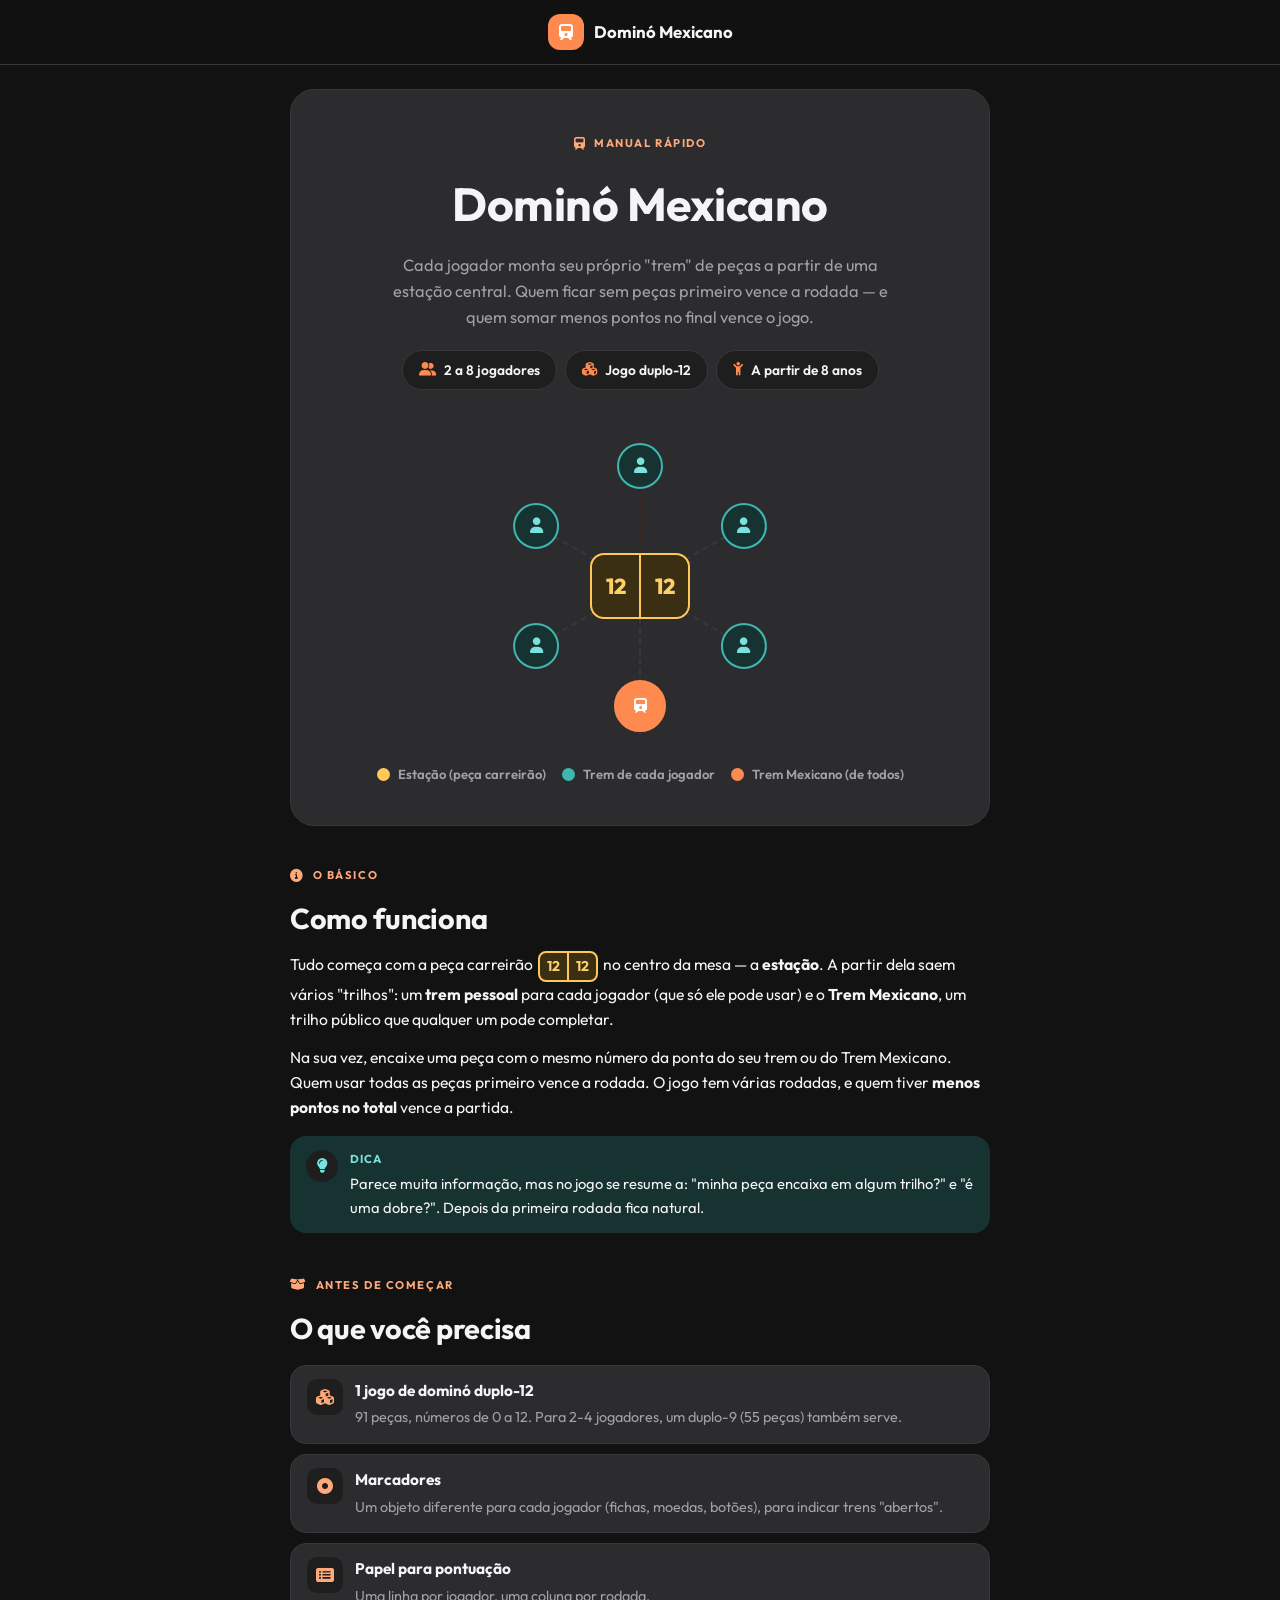
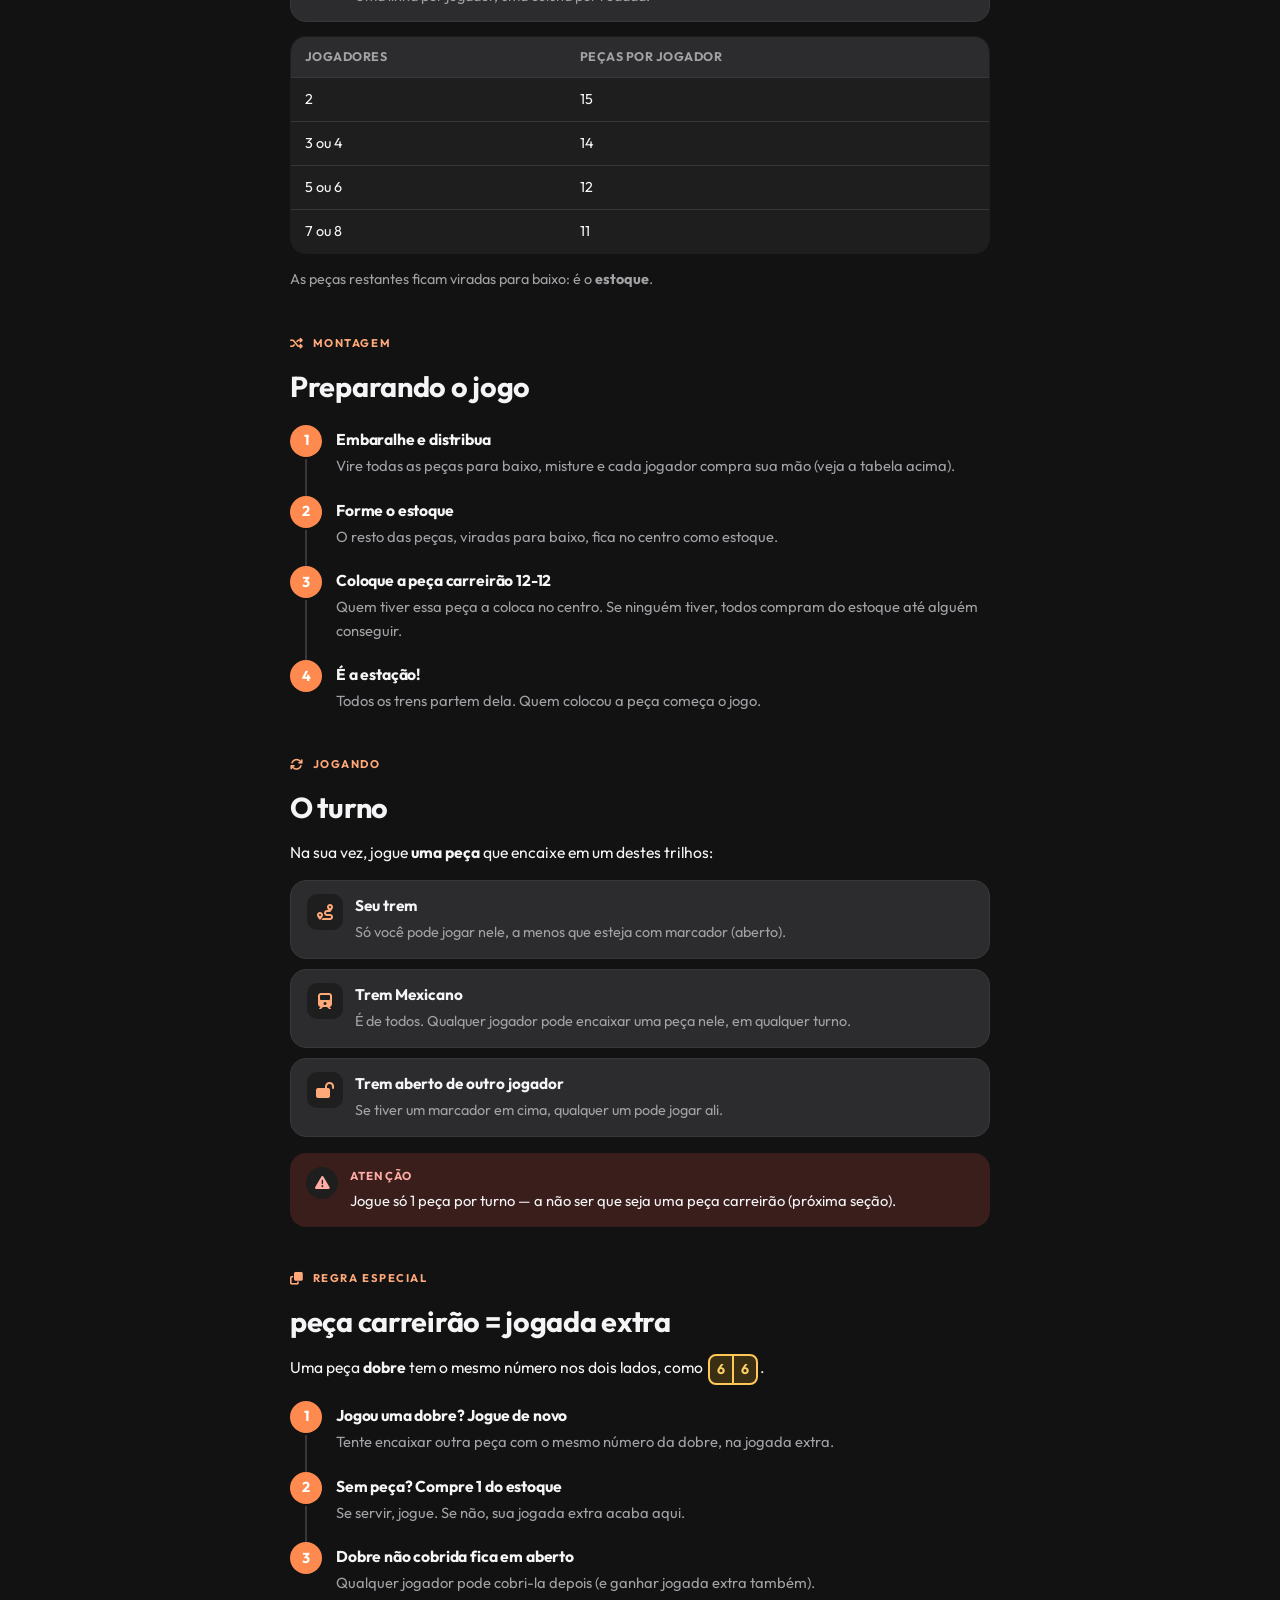
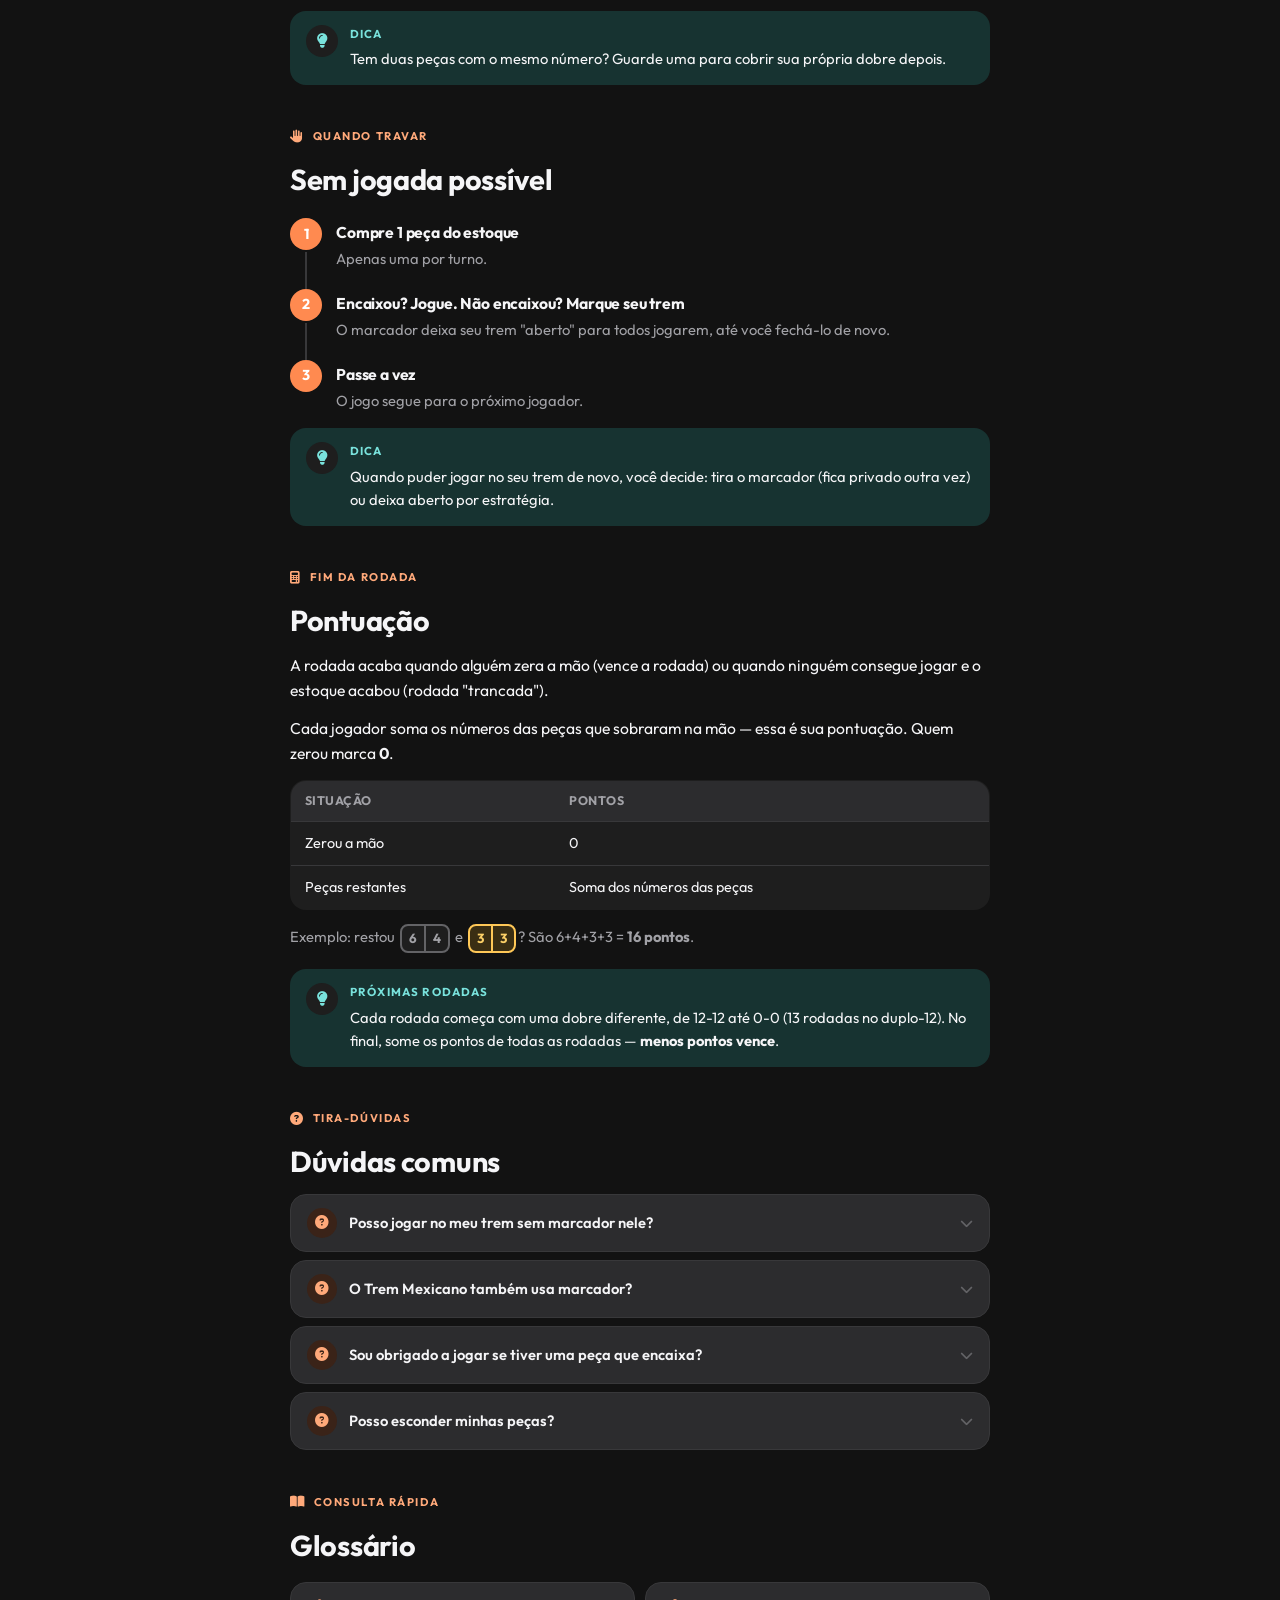
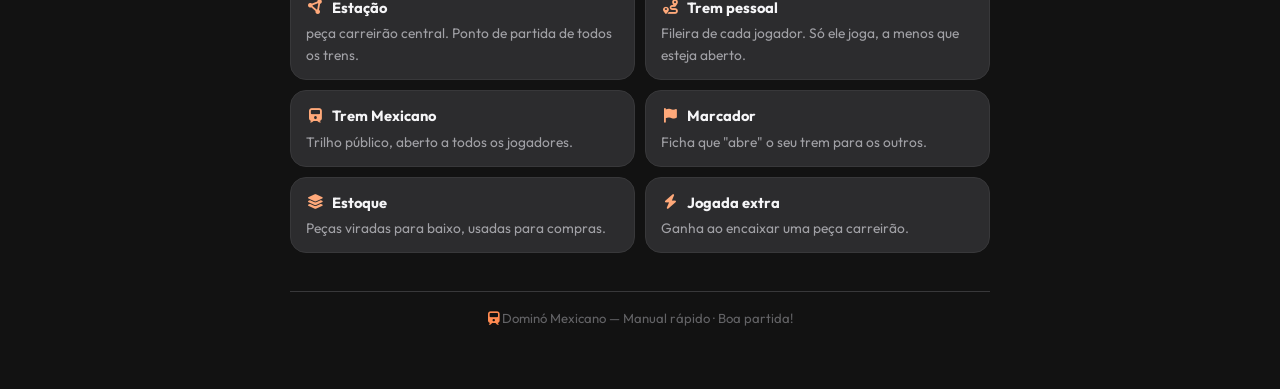
==== index.html @ 7e7738eb "Initial commit" ====
<!DOCTYPE html>
<html lang="pt-BR">
<head>
<meta charset="UTF-8">
<meta name="viewport" content="width=device-width, initial-scale=1.0">
<title>Dominó Mexicano — Manual Rápido</title>
<link rel="preconnect" href="https://fonts.googleapis.com">
<link href="https://fonts.googleapis.com/css2?family=Outfit:wght@300;400;500;600;700;800&display=swap" rel="stylesheet">
<link rel="stylesheet" href="https://cdnjs.cloudflare.com/ajax/libs/font-awesome/6.5.1/css/all.min.css">
<style>

  :root{
    /* Dark Mode Palette */
    --bg: #121212;
    --surface: #1E1E1E;
    --surface-2: #2C2C2E;
    --ink: #F5F5F7;
    --ink-soft: #A1A1A6;
    --ink-faint: #636366;
    --line: #38383A;

    --orange: #FF8A50;
    --orange-soft: #3A2318;
    --orange-ink: #FFA97A;

    --teal: #3FB6B0;
    --teal-soft: #173331;
    --teal-ink: #79E2DC;

    --gold: #FFC857;
    --gold-soft: #3A2E13;
    --gold-ink: #FCD067;

    --red: #FF8E86;
    --red-soft: #3A1E1C;
    --red-ink: #FFACA6;

    --radius-lg: 24px;
    --radius-md: 16px;
    --radius-sm: 10px;
  }

  *{ box-sizing: border-box; }
  html{ scroll-behavior: smooth; }

  body{
    margin:0;
    font-family: 'Outfit', system-ui, -apple-system, sans-serif;
    background: var(--bg);
    color: var(--ink);
    -webkit-font-smoothing: antialiased;
    line-height: 1.6;
  }

  img,svg{ max-width:100%; display:block; }

  h1,h2,h3,h4{
    font-family:'Outfit', sans-serif;
    font-weight:700;
    letter-spacing:-0.01em;
    margin:0;
  }

  p{ margin:0 0 0.8em 0; }
  p:last-child{ margin-bottom:0; }

  a{ color: var(--orange-ink); text-decoration:none; }

  /* ============ TOPBAR ============ */
  .topbar{
    position: sticky;
    top:0;
    z-index: 50;
    display:flex;
    align-items:center;
    justify-content:center;
    gap:12px;
    padding: 14px 20px;
    background: rgba(18, 18, 18, 0.85);
    backdrop-filter: blur(14px);
    border-bottom: 1px solid var(--line);
  }
  .topbar .brand{
    display:flex;
    align-items:center;
    gap:10px;
    font-weight:700;
    font-size:1.05rem;
  }
  .topbar .brand .badge-icon{
    width:36px; height:36px;
    border-radius: 12px;
    background: var(--orange);
    color:#fff;
    display:flex; align-items:center; justify-content:center;
    font-size:1rem;
  }

  /* ============ LAYOUT ============ */
  .layout{
    max-width: 800px;
    margin: 0 auto;
    padding: 24px 20px 60px;
  }

  /* ============ MAIN ============ */
  main{ flex:1; min-width:0; max-width: 700px; margin: 0 auto; }

  section{
    scroll-margin-top: 86px;
    margin-bottom: 38px;
  }

  .eyebrow{
    display:inline-flex;
    align-items:center;
    gap:8px;
    font-size:0.7rem;
    font-weight:700;
    letter-spacing:0.14em;
    text-transform:uppercase;
    color: var(--orange-ink);
    margin-bottom:10px;
  }
  .eyebrow i{ font-size:0.8rem; }

  section h2{
    font-size: clamp(1.35rem, 1.1rem + 1vw, 1.8rem);
    margin-bottom: 10px;
  }
  section h3{
    font-size:1.05rem;
    margin: 18px 0 8px;
  }
  section > p{ color: var(--ink); font-size: 0.98rem; }
  .lede{ color: var(--ink-soft); font-size:1.02rem; }

  /* ============ HERO ============ */
  .hero{
    background: var(--surface-2);
    border: 1px solid var(--line);
    border-radius: var(--radius-lg);
    padding: clamp(22px, 5vw, 40px);
    margin-bottom: 36px;
    text-align:center;
    overflow:hidden;
  }
  .hero h1{
    font-size: clamp(1.9rem, 1.5rem + 2vw, 2.9rem);
    margin: 4px 0 10px;
  }
  .hero .lede{ max-width: 500px; margin: 0 auto 20px; }

  .quickfacts{
    display:flex;
    flex-wrap:wrap;
    justify-content:center;
    gap:8px;
    margin-bottom: 30px;
  }
  .quickfacts .fact{
    display:flex;
    align-items:center;
    gap:8px;
    background: var(--surface);
    border:1px solid var(--line);
    border-radius: 999px;
    padding: 8px 16px;
    font-size:0.86rem;
    font-weight:600;
  }
  .quickfacts .fact i{ color: var(--orange); }

  /* ---- hub diagram (signature visual) ---- */
  .hub-wrap{ display:flex; flex-direction:column; align-items:center; gap: 16px; }
  .hub-diagram{
    position: relative;
    width: min(320px, 75vw);
    height: min(320px, 75vw);
    margin: 6px auto 2px;
  }
  .hub-track{
    position:absolute;
    top:50%; left:50%;
    width:2px;
    transform-origin: top center;
    border-left: 2px dashed var(--line);
    z-index:1;
  }
  .hub-track.is-mex{ border-left-color: var(--orange-soft); }

  .hub-center{
    position:absolute;
    top:50%; left:50%;
    transform: translate(-50%,-50%);
    width: 100px; height: 66px;
    background: var(--gold-soft);
    border: 2px solid var(--gold);
    border-radius: 14px;
    display:flex;
    z-index:3;
    overflow:hidden;
  }
  .hub-center .half{
    flex:1;
    display:flex;
    align-items:center;
    justify-content:center;
    font-weight:800;
    font-size:1.35rem;
    color: var(--gold-ink);
  }
  .hub-center .half:first-child{ border-right: 2px solid var(--gold); }

  .hub-station{
    position:absolute;
    top:50%; left:50%;
    width:46px; height:46px;
    transform: translate(-50%,-50%);
    border-radius:50%;
    display:flex; align-items:center; justify-content:center;
    font-weight:700;
    font-size:0.95rem;
    z-index:2;
  }
  .hub-station.player{
    background: var(--teal-soft);
    color: var(--teal-ink);
    border: 2px solid var(--teal);
  }
  .hub-station.mex{
    background: var(--orange);
    color:#fff;
    border: 2px solid var(--orange);
    width:52px; height:52px;
  }

  .hub-legend{
    display:flex;
    flex-wrap:wrap;
    gap: 16px;
    justify-content:center;
    font-size:0.82rem;
    color: var(--ink-soft);
  }
  .hub-legend span{ display:flex; align-items:center; gap:8px; font-weight:600; }
  .hub-legend .dot{ width:13px; height:13px; border-radius:50%; display:inline-block; }
  .hub-legend .dot.gold{ background: var(--gold); }
  .hub-legend .dot.teal{ background: var(--teal); }
  .hub-legend .dot.orange{ background: var(--orange); }

  /* ============ ITEM LIST ============ */
  .item-list{ list-style:none; margin:14px 0 0; padding:0; display:flex; flex-direction:column; gap:10px; }
  .item-list li{
    display:flex;
    gap:12px;
    align-items:flex-start;
    background: var(--surface-2);
    border:1px solid var(--line);
    border-radius: var(--radius-md);
    padding: 13px 16px;
  }
  .item-list .ico{
    flex-shrink:0;
    width:36px; height:36px;
    border-radius:10px;
    background: var(--surface);
    color: var(--orange-ink);
    display:flex; align-items:center; justify-content:center;
    font-size:1rem;
  }
  .item-list strong{ display:block; margin-bottom:1px; font-size:0.96rem; }
  .item-list span.desc{ color: var(--ink-soft); font-size:0.9rem; }

  /* ============ STEPS (numbered sequence) ============ */
  .steps{ list-style:none; margin: 16px 0 0; padding:0; position:relative; }
  .steps li{ position:relative; display:flex; gap:14px; padding-bottom: 18px; }
  .steps li:last-child{ padding-bottom:0; }
  .steps li::before{
    content:"";
    position:absolute;
    left:15px; top:34px; bottom:0;
    width:2px;
    background: var(--line);
  }
  .steps li:last-child::before{ display:none; }
  .step-num{
    flex-shrink:0;
    width:32px; height:32px;
    border-radius:50%;
    background: var(--orange);
    color:#fff;
    display:flex; align-items:center; justify-content:center;
    font-weight:700;
    font-size:0.9rem;
    z-index:1;
  }
  .step-body{ padding-top:2px; }
  .step-body h4{ font-size:0.98rem; margin-bottom:2px; font-weight:700; }
  .step-body p{ color: var(--ink-soft); font-size:0.92rem; }

  /* ============ DOMINO TILE COMPONENT ============ */
  .tile{
    display:inline-flex;
    align-items:center;
    border:2px solid var(--ink-faint);
    border-radius:8px;
    overflow:hidden;
    font-weight:700;
    font-size:0.9em;
    vertical-align:middle;
    margin: 0 2px;
    background: var(--surface);
  }
  .tile .half{ padding:2px 7px; min-width:1.2em; text-align:center; }
  .tile .half:first-child{ border-right:2px solid var(--ink-faint); }
  .tile.is-double{ border-color: var(--gold); background: var(--gold-soft); }
  .tile.is-double .half{ color: var(--gold-ink); }
  .tile.is-double .half:first-child{ border-right-color: var(--gold); }

  /* ============ CALLOUTS ============ */
  .callout{
    display:flex;
    gap:12px;
    border-radius: var(--radius-md);
    padding: 14px 16px;
    margin: 16px 0;
  }
  .callout .ico{
    flex-shrink:0;
    width:32px; height:32px;
    border-radius:50%;
    display:flex; align-items:center; justify-content:center;
    font-size:0.92rem;
    background: var(--surface);
  }
  .callout h4{
    font-size:0.72rem;
    font-weight:700;
    letter-spacing:0.1em;
    text-transform:uppercase;
    margin-bottom:4px;
  }
  .callout p{ font-size:0.92rem; color: var(--ink); }

  .callout.tip{ background: var(--teal-soft); }
  .callout.tip .ico{ color: var(--teal-ink); }
  .callout.tip h4{ color: var(--teal-ink); }

  .callout.warning{ background: var(--red-soft); }
  .callout.warning .ico{ color: var(--red-ink); }
  .callout.warning h4{ color: var(--red-ink); }

  /* FAQ (details/summary) */
  .faq-item{
    background: var(--surface-2);
    border:1px solid var(--line);
    border-radius: var(--radius-md);
    margin: 8px 0;
    overflow:hidden;
  }
  .faq-item summary{
    list-style:none;
    cursor:pointer;
    display:flex;
    align-items:center;
    gap:12px;
    padding: 13px 16px;
    font-weight:600;
    font-size:0.92rem;
  }
  .faq-item summary::-webkit-details-marker{ display:none; }
  .faq-item summary .q-ico{
    flex-shrink:0;
    width:30px; height:30px;
    border-radius:50%;
    background: var(--orange-soft);
    color: var(--orange-ink);
    display:flex; align-items:center; justify-content:center;
    font-size:0.86rem;
  }
  .faq-item summary .chev{
    margin-left:auto;
    color: var(--ink-faint);
    transition: transform 0.2s ease;
    font-size:0.82rem;
  }
  .faq-item[open] summary .chev{ transform: rotate(180deg); }
  .faq-item .faq-body{
    padding: 0 16px 14px 58px;
    color: var(--ink-soft);
    font-size:0.9rem;
  }

  /* ============ TABLES ============ */
  table{
    width:100%;
    border-collapse: collapse;
    margin: 14px 0;
    font-size:0.9rem;
    background: var(--surface);
    border: 1px solid var(--line);
    border-radius: var(--radius-md);
    overflow:hidden;
  }
  th, td{ text-align:left; padding: 10px 14px; border-bottom:1px solid var(--line); }
  th{
    background: var(--surface-2);
    font-weight:700;
    font-size:0.78rem;
    letter-spacing:0.04em;
    text-transform:uppercase;
    color: var(--ink-soft);
  }
  tr:last-child td{ border-bottom:none; }

  /* ============ GLOSSARY ============ */
  .glossary{ display:grid; grid-template-columns: repeat(2, 1fr); gap:10px; margin-top:14px; }
  @media (max-width:640px){ .glossary{ grid-template-columns:1fr; } }
  .gterm{
    background: var(--surface-2);
    border:1px solid var(--line);
    border-radius: var(--radius-md);
    padding:13px 15px;
  }
  .gterm .gname{ display:flex; align-items:center; gap:8px; font-weight:700; margin-bottom:3px; font-size:0.92rem; }
  .gterm .gname i{ color: var(--orange-ink); width:18px; text-align:center; }
  .gterm p{ color: var(--ink-soft); font-size:0.86rem; }

  /* ============ FOOTER ============ */
  footer{
    text-align:center;
    color: var(--ink-faint);
    font-size:0.82rem;
    padding-top: 16px;
    border-top:1px solid var(--line);
  }
  footer i{ color: var(--orange); }

  /* ============ RESPONSIVE NAV ============ */
  @media (max-width: 480px){
    .layout{ padding: 16px 14px 50px; }
    .hero{ padding: 20px 14px; }
    .quickfacts .fact{ font-size:0.78rem; padding:7px 13px; }
  }

  /* ============ PRINT ============ */
  @media print{
    .topbar{ display:none !important; }
    .layout{ padding:0; max-width:100%; }
    main{ max-width:100%; }
  }
</style>
</head>
<body>

  <div class="topbar">
    <div class="brand">
      <span class="badge-icon"><i class="fa-solid fa-train"></i></span>
      Dominó Mexicano
    </div>
  </div>

  <div class="layout">
    <main>

      <header class="hero">
        <div class="eyebrow"><i class="fa-solid fa-train"></i> Manual rápido</div>
        <h1>Dominó Mexicano</h1>
        <p class="lede">
          Cada jogador monta seu próprio "trem" de peças a partir de uma estação central.
          Quem ficar sem peças primeiro vence a rodada — e quem somar menos pontos no
          final vence o jogo.
        </p>

        <div class="quickfacts">
          <div class="fact"><i class="fa-solid fa-user-group"></i> 2 a 8 jogadores</div>
          <div class="fact"><i class="fa-solid fa-cubes"></i> Jogo duplo-12</div>
          <div class="fact"><i class="fa-solid fa-child-reaching"></i> A partir de 8 anos</div>
        </div>

        <div class="hub-wrap">
          <div class="hub-diagram" id="hubDiagram"></div>
          <div class="hub-legend">
            <span><span class="dot gold"></span> Estação (peça carreirão)</span>
            <span><span class="dot teal"></span> Trem de cada jogador</span>
            <span><span class="dot orange"></span> Trem Mexicano (de todos)</span>
          </div>
        </div>
      </header>

      <section id="intro">
        <div class="eyebrow"><i class="fa-solid fa-circle-info"></i> O básico</div>
        <h2>Como funciona</h2>
        <p>
          Tudo começa com a peça carreirão
          <span class="tile is-double"><span class="half">12</span><span class="half">12</span></span>
          no centro da mesa — a <strong>estação</strong>. A partir dela saem vários
          "trilhos": um <strong>trem pessoal</strong> para cada jogador (que só ele pode
          usar) e o <strong>Trem Mexicano</strong>, um trilho público que qualquer um pode
          completar.
        </p>
        <p>
          Na sua vez, encaixe uma peça com o mesmo número da ponta do seu trem ou do Trem
          Mexicano. Quem usar todas as peças primeiro vence a rodada. O jogo tem várias
          rodadas, e quem tiver <strong>menos pontos no total</strong> vence a partida.
        </p>

        <div class="callout tip">
          <div class="ico"><i class="fa-solid fa-lightbulb"></i></div>
          <div>
            <h4>Dica</h4>
            <p>
              Parece muita informação, mas no jogo se resume a: "minha peça encaixa em
              algum trilho?" e "é uma dobre?". Depois da primeira rodada fica natural.
            </p>
          </div>
        </div>
      </section>

      <section id="material">
        <div class="eyebrow"><i class="fa-solid fa-box-open"></i> Antes de começar</div>
        <h2>O que você precisa</h2>

        <ul class="item-list">
          <li>
            <div class="ico"><i class="fa-solid fa-cubes"></i></div>
            <div>
              <strong>1 jogo de dominó duplo-12</strong>
              <span class="desc">91 peças, números de 0 a 12. Para 2-4 jogadores, um duplo-9 (55 peças) também serve.</span>
            </div>
          </li>
          <li>
            <div class="ico"><i class="fa-solid fa-circle-dot"></i></div>
            <div>
              <strong>Marcadores</strong>
              <span class="desc">Um objeto diferente para cada jogador (fichas, moedas, botões), para indicar trens "abertos".</span>
            </div>
          </li>
          <li>
            <div class="ico"><i class="fa-solid fa-rectangle-list"></i></div>
            <div>
              <strong>Papel para pontuação</strong>
              <span class="desc">Uma linha por jogador, uma coluna por rodada.</span>
            </div>
          </li>
        </ul>

        <table>
          <thead><tr><th>Jogadores</th><th>Peças por jogador</th></tr></thead>
          <tbody>
            <tr><td>2</td><td>15</td></tr>
            <tr><td>3 ou 4</td><td>14</td></tr>
            <tr><td>5 ou 6</td><td>12</td></tr>
            <tr><td>7 ou 8</td><td>11</td></tr>
          </tbody>
        </table>
        <p class="lede" style="font-size:0.9rem">As peças restantes ficam viradas para baixo: é o <strong>estoque</strong>.</p>
      </section>

      <section id="preparo">
        <div class="eyebrow"><i class="fa-solid fa-shuffle"></i> Montagem</div>
        <h2>Preparando o jogo</h2>

        <ol class="steps">
          <li>
            <div class="step-num">1</div>
            <div class="step-body">
              <h4>Embaralhe e distribua</h4>
              <p>Vire todas as peças para baixo, misture e cada jogador compra sua mão (veja a tabela acima).</p>
            </div>
          </li>
          <li>
            <div class="step-num">2</div>
            <div class="step-body">
              <h4>Forme o estoque</h4>
              <p>O resto das peças, viradas para baixo, fica no centro como estoque.</p>
            </div>
          </li>
          <li>
            <div class="step-num">3</div>
            <div class="step-body">
              <h4>Coloque a peça carreirão 12-12</h4>
              <p>Quem tiver essa peça a coloca no centro. Se ninguém tiver, todos compram do estoque até alguém conseguir.</p>
            </div>
          </li>
          <li>
            <div class="step-num">4</div>
            <div class="step-body">
              <h4>É a estação!</h4>
              <p>Todos os trens partem dela. Quem colocou a peça começa o jogo.</p>
            </div>
          </li>
        </ol>
      </section>

      <section id="turno">
        <div class="eyebrow"><i class="fa-solid fa-arrows-rotate"></i> Jogando</div>
        <h2>O turno</h2>
        <p>
          Na sua vez, jogue <strong>uma peça</strong> que encaixe em um destes trilhos:
        </p>

        <ul class="item-list">
          <li>
            <div class="ico"><i class="fa-solid fa-route"></i></div>
            <div>
              <strong>Seu trem</strong>
              <span class="desc">Só você pode jogar nele, a menos que esteja com marcador (aberto).</span>
            </div>
          </li>
          <li>
            <div class="ico"><i class="fa-solid fa-train"></i></div>
            <div>
              <strong>Trem Mexicano</strong>
              <span class="desc">É de todos. Qualquer jogador pode encaixar uma peça nele, em qualquer turno.</span>
            </div>
          </li>
          <li>
            <div class="ico"><i class="fa-solid fa-lock-open"></i></div>
            <div>
              <strong>Trem aberto de outro jogador</strong>
              <span class="desc">Se tiver um marcador em cima, qualquer um pode jogar ali.</span>
            </div>
          </li>
        </ul>

        <div class="callout warning">
          <div class="ico"><i class="fa-solid fa-triangle-exclamation"></i></div>
          <div>
            <h4>Atenção</h4>
            <p>Jogue só 1 peça por turno — a não ser que seja uma peça carreirão (próxima seção).</p>
          </div>
        </div>
      </section>

      <section id="dobre">
        <div class="eyebrow"><i class="fa-solid fa-clone"></i> Regra especial</div>
        <h2>peça carreirão = jogada extra</h2>
        <p>
          Uma peça <strong>dobre</strong> tem o mesmo número nos dois lados, como
          <span class="tile is-double"><span class="half">6</span><span class="half">6</span></span>.
        </p>

        <ol class="steps">
          <li>
            <div class="step-num">1</div>
            <div class="step-body">
              <h4>Jogou uma dobre? Jogue de novo</h4>
              <p>Tente encaixar outra peça com o mesmo número da dobre, na jogada extra.</p>
            </div>
          </li>
          <li>
            <div class="step-num">2</div>
            <div class="step-body">
              <h4>Sem peça? Compre 1 do estoque</h4>
              <p>Se servir, jogue. Se não, sua jogada extra acaba aqui.</p>
            </div>
          </li>
          <li>
            <div class="step-num">3</div>
            <div class="step-body">
              <h4>Dobre não cobrida fica em aberto</h4>
              <p>Qualquer jogador pode cobri-la depois (e ganhar jogada extra também).</p>
            </div>
          </li>
        </ol>

        <div class="callout tip">
          <div class="ico"><i class="fa-solid fa-lightbulb"></i></div>
          <div>
            <h4>Dica</h4>
            <p>Tem duas peças com o mesmo número? Guarde uma para cobrir sua própria dobre depois.</p>
          </div>
        </div>
      </section>

      <section id="sem-jogada">
        <div class="eyebrow"><i class="fa-solid fa-hand"></i> Quando travar</div>
        <h2>Sem jogada possível</h2>

        <ol class="steps">
          <li>
            <div class="step-num">1</div>
            <div class="step-body">
              <h4>Compre 1 peça do estoque</h4>
              <p>Apenas uma por turno.</p>
            </div>
          </li>
          <li>
            <div class="step-num">2</div>
            <div class="step-body">
              <h4>Encaixou? Jogue. Não encaixou? Marque seu trem</h4>
              <p>O marcador deixa seu trem "aberto" para todos jogarem, até você fechá-lo de novo.</p>
            </div>
          </li>
          <li>
            <div class="step-num">3</div>
            <div class="step-body">
              <h4>Passe a vez</h4>
              <p>O jogo segue para o próximo jogador.</p>
            </div>
          </li>
        </ol>

        <div class="callout tip">
          <div class="ico"><i class="fa-solid fa-lightbulb"></i></div>
          <div>
            <h4>Dica</h4>
            <p>Quando puder jogar no seu trem de novo, você decide: tira o marcador (fica privado outra vez) ou deixa aberto por estratégia.</p>
          </div>
        </div>
      </section>

      <section id="pontuacao">
        <div class="eyebrow"><i class="fa-solid fa-calculator"></i> Fim da rodada</div>
        <h2>Pontuação</h2>
        <p>
          A rodada acaba quando alguém zera a mão (vence a rodada) ou quando ninguém
          consegue jogar e o estoque acabou (rodada "trancada").
        </p>
        <p>
          Cada jogador soma os números das peças que sobraram na mão — essa é sua
          pontuação. Quem zerou marca <strong>0</strong>.
        </p>

        <table>
          <thead><tr><th>Situação</th><th>Pontos</th></tr></thead>
          <tbody>
            <tr><td>Zerou a mão</td><td>0</td></tr>
            <tr><td>Peças restantes</td><td>Soma dos números das peças</td></tr>
          </tbody>
        </table>

        <p style="font-size:0.92rem; color:var(--ink-soft)">
          Exemplo: restou
          <span class="tile"><span class="half">6</span><span class="half">4</span></span>
          e
          <span class="tile is-double"><span class="half">3</span><span class="half">3</span></span>?
          São 6+4+3+3 = <strong>16 pontos</strong>.
        </p>

        <div class="callout tip">
          <div class="ico"><i class="fa-solid fa-lightbulb"></i></div>
          <div>
            <h4>Próximas rodadas</h4>
            <p>
              Cada rodada começa com uma dobre diferente, de 12-12 até 0-0 (13 rodadas no
              duplo-12). No final, some os pontos de todas as rodadas — <strong>menos
              pontos vence</strong>.
            </p>
          </div>
        </div>
      </section>

      <section id="faq">
        <div class="eyebrow"><i class="fa-solid fa-circle-question"></i> Tira-dúvidas</div>
        <h2>Dúvidas comuns</h2>

        <details class="faq-item">
          <summary>
            <span class="q-ico"><i class="fa-solid fa-circle-question"></i></span>
            Posso jogar no meu trem sem marcador nele?
            <i class="fa-solid fa-chevron-down chev"></i>
          </summary>
          <div class="faq-body"><p>Sim, sempre. O marcador só controla quando os <strong>outros</strong> podem jogar nele.</p></div>
        </details>

        <details class="faq-item">
          <summary>
            <span class="q-ico"><i class="fa-solid fa-circle-question"></i></span>
            O Trem Mexicano também usa marcador?
            <i class="fa-solid fa-chevron-down chev"></i>
          </summary>
          <div class="faq-body"><p>Não. Ele já é público desde o início, sempre disponível para todos.</p></div>
        </details>

        <details class="faq-item">
          <summary>
            <span class="q-ico"><i class="fa-solid fa-circle-question"></i></span>
            Sou obrigado a jogar se tiver uma peça que encaixa?
            <i class="fa-solid fa-chevron-down chev"></i>
          </summary>
          <div class="faq-body"><p>Sim. Comprar do estoque e marcar o trem só vale quando nenhuma peça da sua mão encaixa em lugar nenhum.</p></div>
        </details>

        <details class="faq-item">
          <summary>
            <span class="q-ico"><i class="fa-solid fa-circle-question"></i></span>
            Posso esconder minhas peças?
            <i class="fa-solid fa-chevron-down chev"></i>
          </summary>
          <div class="faq-body"><p>Sim, isso faz parte do jogo. Use um cavalete ou mantenha as peças de pé, de frente para você.</p></div>
        </details>
      </section>

      <section id="glossario">
        <div class="eyebrow"><i class="fa-solid fa-book-open"></i> Consulta rápida</div>
        <h2>Glossário</h2>

        <div class="glossary">
          <div class="gterm">
            <div class="gname"><i class="fa-solid fa-circle-nodes"></i> Estação</div>
            <p>peça carreirão central. Ponto de partida de todos os trens.</p>
          </div>
          <div class="gterm">
            <div class="gname"><i class="fa-solid fa-route"></i> Trem pessoal</div>
            <p>Fileira de cada jogador. Só ele joga, a menos que esteja aberto.</p>
          </div>
          <div class="gterm">
            <div class="gname"><i class="fa-solid fa-train"></i> Trem Mexicano</div>
            <p>Trilho público, aberto a todos os jogadores.</p>
          </div>
          <div class="gterm">
            <div class="gname"><i class="fa-solid fa-flag"></i> Marcador</div>
            <p>Ficha que "abre" o seu trem para os outros.</p>
          </div>
          <div class="gterm">
            <div class="gname"><i class="fa-solid fa-layer-group"></i> Estoque</div>
            <p>Peças viradas para baixo, usadas para compras.</p>
          </div>
          <div class="gterm">
            <div class="gname"><i class="fa-solid fa-bolt"></i> Jogada extra</div>
            <p>Ganha ao encaixar uma peça carreirão.</p>
          </div>
        </div>
      </section>

      <footer>
        <p><i class="fa-solid fa-train"></i> Dominó Mexicano — Manual rápido · Boa partida!</p>
      </footer>

    </main>
  </div>

  <script>
    // Build the hub diagram (signature visual)
    const hub = document.getElementById('hubDiagram');
    const stations = [
      { angle: 0,   type: 'player' },
      { angle: 60,  type: 'player' },
      { angle: 120, type: 'player' },
      { angle: 180, type: 'mex' },
      { angle: 240, type: 'player' },
      { angle: 300, type: 'player' },
    ];
    const radius = 120;

    stations.forEach(st => {
      const track = document.createElement('div');
      track.className = 'hub-track' + (st.type === 'mex' ? ' is-mex' : '');
      track.style.height = radius + 'px';
      track.style.transform = `translateX(-50%) rotate(${st.angle}deg)`;
      hub.appendChild(track);

      const node = document.createElement('div');
      node.className = 'hub-station ' + st.type;
      node.style.transform = `rotate(${st.angle}deg) translateY(-${radius}px) rotate(${-st.angle}deg) translate(-50%,-50%)`;
      node.innerHTML = st.type === 'mex' ? '<i class="fa-solid fa-train"></i>' : '<i class="fa-solid fa-user"></i>';
      hub.appendChild(node);
    });

    const center = document.createElement('div');
    center.className = 'hub-center';
    center.innerHTML = '<span class="half">12</span><span class="half">12</span>';
    hub.appendChild(center);
  </script>

</body>
</html>
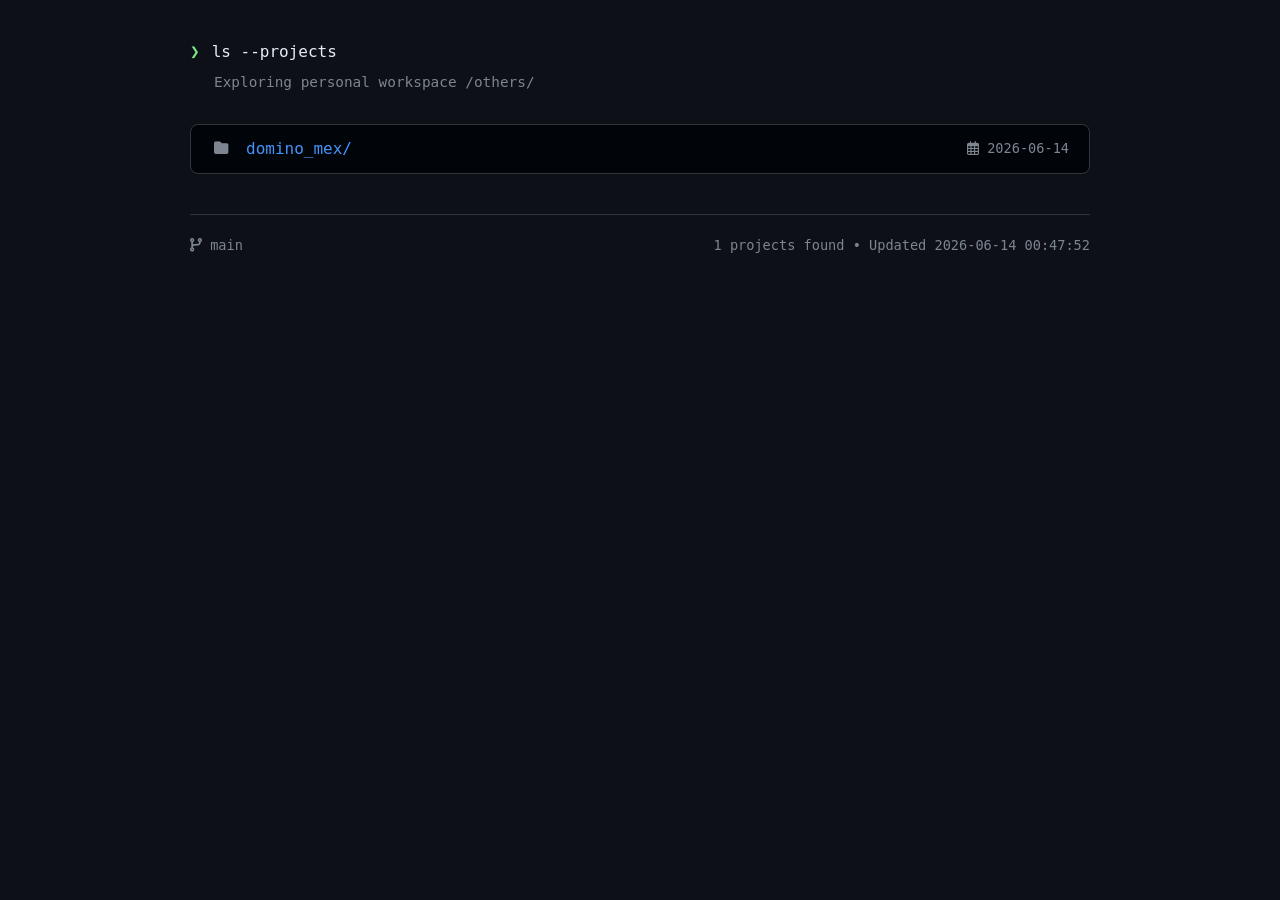
==== commit 0ae7402a: "style: replace emojis with Font Awesome and refine CLI aesthetic to match Claude Code" ====
--- a/index.html
+++ b/index.html
@@ -1,870 +1,158 @@
 <!DOCTYPE html>
-<html lang="pt-BR">
+<html lang="en">
 <head>
-<meta charset="UTF-8">
-<meta name="viewport" content="width=device-width, initial-scale=1.0">
-<title>Dominó Mexicano — Manual Rápido</title>
-<link rel="preconnect" href="https://fonts.googleapis.com">
-<link href="https://fonts.googleapis.com/css2?family=Outfit:wght@300;400;500;600;700;800&display=swap" rel="stylesheet">
-<link rel="stylesheet" href="https://cdnjs.cloudflare.com/ajax/libs/font-awesome/6.5.1/css/all.min.css">
-<style>
+    <meta charset="UTF-8">
+    <meta name="viewport" content="width=device-width, initial-scale=1.0">
+    <title>Others Repository</title>
+    <link rel="stylesheet" href="https://cdnjs.cloudflare.com/ajax/libs/font-awesome/6.5.1/css/all.min.css">
+    <style>
+        :root {
+            --bg-color: #0d1117;
+            --text-color: #e6edf3;
+            --highlight-color: #7ee787;
+            --link-color: #4493f8;
+            --border-color: #30363d;
+            --hover-bg: #161b22;
+            --secondary-text: #7d8590;
+            --font-mono: 'JetBrains Mono', 'Fira Code', 'Menlo', 'Monaco', 'Consolas', monospace;
+        }
 
-  :root{
-    /* Dark Mode Palette */
-    --bg: #121212;
-    --surface: #1E1E1E;
-    --surface-2: #2C2C2E;
-    --ink: #F5F5F7;
-    --ink-soft: #A1A1A6;
-    --ink-faint: #636366;
-    --line: #38383A;
+        body {
+            background-color: var(--bg-color);
+            color: var(--text-color);
+            font-family: var(--font-mono);
+            margin: 0;
+            padding: 40px 20px;
+            line-height: 1.5;
+            -webkit-font-smoothing: antialiased;
+        }
 
-    --orange: #FF8A50;
-    --orange-soft: #3A2318;
-    --orange-ink: #FFA97A;
+        .container {
+            max-width: 900px;
+            margin: 0 auto;
+        }
 
-    --teal: #3FB6B0;
-    --teal-soft: #173331;
-    --teal-ink: #79E2DC;
+        .header {
+            margin-bottom: 30px;
+        }
 
-    --gold: #FFC857;
-    --gold-soft: #3A2E13;
-    --gold-ink: #FCD067;
+        .prompt-line {
+            display: flex;
+            align-items: center;
+            gap: 12px;
+            margin-bottom: 8px;
+        }
 
-    --red: #FF8E86;
-    --red-soft: #3A1E1C;
-    --red-ink: #FFACA6;
+        .prompt-symbol {
+            color: var(--highlight-color);
+            font-weight: bold;
+        }
 
-    --radius-lg: 24px;
-    --radius-md: 16px;
-    --radius-sm: 10px;
-  }
+        .command {
+            color: var(--text-color);
+        }
 
-  *{ box-sizing: border-box; }
-  html{ scroll-behavior: smooth; }
+        .description {
+            color: var(--secondary-text);
+            font-size: 0.9rem;
+            margin-left: 24px;
+        }
 
-  body{
-    margin:0;
-    font-family: 'Outfit', system-ui, -apple-system, sans-serif;
-    background: var(--bg);
-    color: var(--ink);
-    -webkit-font-smoothing: antialiased;
-    line-height: 1.6;
-  }
+        .directory-list {
+            list-style: none;
+            padding: 0;
+            margin: 20px 0;
+            border: 1px solid var(--border-color);
+            border-radius: 8px;
+            background: #010409;
+            overflow: hidden;
+        }
 
-  img,svg{ max-width:100%; display:block; }
+        .directory-item {
+            display: flex;
+            align-items: center;
+            padding: 12px 20px;
+            border-bottom: 1px solid var(--border-color);
+            transition: all 0.2s ease;
+        }
 
-  h1,h2,h3,h4{
-    font-family:'Outfit', sans-serif;
-    font-weight:700;
-    letter-spacing:-0.01em;
-    margin:0;
-  }
+        .directory-item:last-child {
+            border-bottom: none;
+        }
 
-  p{ margin:0 0 0.8em 0; }
-  p:last-child{ margin-bottom:0; }
+        .directory-item:hover {
+            background-color: var(--hover-bg);
+        }
 
-  a{ color: var(--orange-ink); text-decoration:none; }
+        .directory-item a {
+            color: var(--link-color);
+            text-decoration: none;
+            flex-grow: 1;
+            display: flex;
+            align-items: center;
+            font-weight: 500;
+        }
 
-  /* ============ TOPBAR ============ */
-  .topbar{
-    position: sticky;
-    top:0;
-    z-index: 50;
-    display:flex;
-    align-items:center;
-    justify-content:center;
-    gap:12px;
-    padding: 14px 20px;
-    background: rgba(18, 18, 18, 0.85);
-    backdrop-filter: blur(14px);
-    border-bottom: 1px solid var(--line);
-  }
-  .topbar .brand{
-    display:flex;
-    align-items:center;
-    gap:10px;
-    font-weight:700;
-    font-size:1.05rem;
-  }
-  .topbar .brand .badge-icon{
-    width:36px; height:36px;
-    border-radius: 12px;
-    background: var(--orange);
-    color:#fff;
-    display:flex; align-items:center; justify-content:center;
-    font-size:1rem;
-  }
+        .icon {
+            margin-right: 15px;
+            font-size: 0.9rem;
+            width: 20px;
+            text-align: center;
+            color: var(--secondary-text);
+        }
 
-  /* ============ LAYOUT ============ */
-  .layout{
-    max-width: 800px;
-    margin: 0 auto;
-    padding: 24px 20px 60px;
-  }
+        .directory-item:hover .icon {
+            color: var(--link-color);
+        }
 
-  /* ============ MAIN ============ */
-  main{ flex:1; min-width:0; max-width: 700px; margin: 0 auto; }
+        .stats {
+            color: var(--secondary-text);
+            font-size: 0.85rem;
+            font-variant-numeric: tabular-nums;
+        }
 
-  section{
-    scroll-margin-top: 86px;
-    margin-bottom: 38px;
-  }
+        .footer {
+            margin-top: 40px;
+            padding-top: 20px;
+            border-top: 1px solid var(--border-color);
+            color: var(--secondary-text);
+            font-size: 0.85rem;
+            display: flex;
+            justify-content: space-between;
+        }
 
-  .eyebrow{
-    display:inline-flex;
-    align-items:center;
-    gap:8px;
-    font-size:0.7rem;
-    font-weight:700;
-    letter-spacing:0.14em;
-    text-transform:uppercase;
-    color: var(--orange-ink);
-    margin-bottom:10px;
-  }
-  .eyebrow i{ font-size:0.8rem; }
-
-  section h2{
-    font-size: clamp(1.35rem, 1.1rem + 1vw, 1.8rem);
-    margin-bottom: 10px;
-  }
-  section h3{
-    font-size:1.05rem;
-    margin: 18px 0 8px;
-  }
-  section > p{ color: var(--ink); font-size: 0.98rem; }
-  .lede{ color: var(--ink-soft); font-size:1.02rem; }
-
-  /* ============ HERO ============ */
-  .hero{
-    background: var(--surface-2);
-    border: 1px solid var(--line);
-    border-radius: var(--radius-lg);
-    padding: clamp(22px, 5vw, 40px);
-    margin-bottom: 36px;
-    text-align:center;
-    overflow:hidden;
-  }
-  .hero h1{
-    font-size: clamp(1.9rem, 1.5rem + 2vw, 2.9rem);
-    margin: 4px 0 10px;
-  }
-  .hero .lede{ max-width: 500px; margin: 0 auto 20px; }
-
-  .quickfacts{
-    display:flex;
-    flex-wrap:wrap;
-    justify-content:center;
-    gap:8px;
-    margin-bottom: 30px;
-  }
-  .quickfacts .fact{
-    display:flex;
-    align-items:center;
-    gap:8px;
-    background: var(--surface);
-    border:1px solid var(--line);
-    border-radius: 999px;
-    padding: 8px 16px;
-    font-size:0.86rem;
-    font-weight:600;
-  }
-  .quickfacts .fact i{ color: var(--orange); }
-
-  /* ---- hub diagram (signature visual) ---- */
-  .hub-wrap{ display:flex; flex-direction:column; align-items:center; gap: 16px; }
-  .hub-diagram{
-    position: relative;
-    width: min(320px, 75vw);
-    height: min(320px, 75vw);
-    margin: 6px auto 2px;
-  }
-  .hub-track{
-    position:absolute;
-    top:50%; left:50%;
-    width:2px;
-    transform-origin: top center;
-    border-left: 2px dashed var(--line);
-    z-index:1;
-  }
-  .hub-track.is-mex{ border-left-color: var(--orange-soft); }
-
-  .hub-center{
-    position:absolute;
-    top:50%; left:50%;
-    transform: translate(-50%,-50%);
-    width: 100px; height: 66px;
-    background: var(--gold-soft);
-    border: 2px solid var(--gold);
-    border-radius: 14px;
-    display:flex;
-    z-index:3;
-    overflow:hidden;
-  }
-  .hub-center .half{
-    flex:1;
-    display:flex;
-    align-items:center;
-    justify-content:center;
-    font-weight:800;
-    font-size:1.35rem;
-    color: var(--gold-ink);
-  }
-  .hub-center .half:first-child{ border-right: 2px solid var(--gold); }
-
-  .hub-station{
-    position:absolute;
-    top:50%; left:50%;
-    width:46px; height:46px;
-    transform: translate(-50%,-50%);
-    border-radius:50%;
-    display:flex; align-items:center; justify-content:center;
-    font-weight:700;
-    font-size:0.95rem;
-    z-index:2;
-  }
-  .hub-station.player{
-    background: var(--teal-soft);
-    color: var(--teal-ink);
-    border: 2px solid var(--teal);
-  }
-  .hub-station.mex{
-    background: var(--orange);
-    color:#fff;
-    border: 2px solid var(--orange);
-    width:52px; height:52px;
-  }
-
-  .hub-legend{
-    display:flex;
-    flex-wrap:wrap;
-    gap: 16px;
-    justify-content:center;
-    font-size:0.82rem;
-    color: var(--ink-soft);
-  }
-  .hub-legend span{ display:flex; align-items:center; gap:8px; font-weight:600; }
-  .hub-legend .dot{ width:13px; height:13px; border-radius:50%; display:inline-block; }
-  .hub-legend .dot.gold{ background: var(--gold); }
-  .hub-legend .dot.teal{ background: var(--teal); }
-  .hub-legend .dot.orange{ background: var(--orange); }
-
-  /* ============ ITEM LIST ============ */
-  .item-list{ list-style:none; margin:14px 0 0; padding:0; display:flex; flex-direction:column; gap:10px; }
-  .item-list li{
-    display:flex;
-    gap:12px;
-    align-items:flex-start;
-    background: var(--surface-2);
-    border:1px solid var(--line);
-    border-radius: var(--radius-md);
-    padding: 13px 16px;
-  }
-  .item-list .ico{
-    flex-shrink:0;
-    width:36px; height:36px;
-    border-radius:10px;
-    background: var(--surface);
-    color: var(--orange-ink);
-    display:flex; align-items:center; justify-content:center;
-    font-size:1rem;
-  }
-  .item-list strong{ display:block; margin-bottom:1px; font-size:0.96rem; }
-  .item-list span.desc{ color: var(--ink-soft); font-size:0.9rem; }
-
-  /* ============ STEPS (numbered sequence) ============ */
-  .steps{ list-style:none; margin: 16px 0 0; padding:0; position:relative; }
-  .steps li{ position:relative; display:flex; gap:14px; padding-bottom: 18px; }
-  .steps li:last-child{ padding-bottom:0; }
-  .steps li::before{
-    content:"";
-    position:absolute;
-    left:15px; top:34px; bottom:0;
-    width:2px;
-    background: var(--line);
-  }
-  .steps li:last-child::before{ display:none; }
-  .step-num{
-    flex-shrink:0;
-    width:32px; height:32px;
-    border-radius:50%;
-    background: var(--orange);
-    color:#fff;
-    display:flex; align-items:center; justify-content:center;
-    font-weight:700;
-    font-size:0.9rem;
-    z-index:1;
-  }
-  .step-body{ padding-top:2px; }
-  .step-body h4{ font-size:0.98rem; margin-bottom:2px; font-weight:700; }
-  .step-body p{ color: var(--ink-soft); font-size:0.92rem; }
-
-  /* ============ DOMINO TILE COMPONENT ============ */
-  .tile{
-    display:inline-flex;
-    align-items:center;
-    border:2px solid var(--ink-faint);
-    border-radius:8px;
-    overflow:hidden;
-    font-weight:700;
-    font-size:0.9em;
-    vertical-align:middle;
-    margin: 0 2px;
-    background: var(--surface);
-  }
-  .tile .half{ padding:2px 7px; min-width:1.2em; text-align:center; }
-  .tile .half:first-child{ border-right:2px solid var(--ink-faint); }
-  .tile.is-double{ border-color: var(--gold); background: var(--gold-soft); }
-  .tile.is-double .half{ color: var(--gold-ink); }
-  .tile.is-double .half:first-child{ border-right-color: var(--gold); }
-
-  /* ============ CALLOUTS ============ */
-  .callout{
-    display:flex;
-    gap:12px;
-    border-radius: var(--radius-md);
-    padding: 14px 16px;
-    margin: 16px 0;
-  }
-  .callout .ico{
-    flex-shrink:0;
-    width:32px; height:32px;
-    border-radius:50%;
-    display:flex; align-items:center; justify-content:center;
-    font-size:0.92rem;
-    background: var(--surface);
-  }
-  .callout h4{
-    font-size:0.72rem;
-    font-weight:700;
-    letter-spacing:0.1em;
-    text-transform:uppercase;
-    margin-bottom:4px;
-  }
-  .callout p{ font-size:0.92rem; color: var(--ink); }
-
-  .callout.tip{ background: var(--teal-soft); }
-  .callout.tip .ico{ color: var(--teal-ink); }
-  .callout.tip h4{ color: var(--teal-ink); }
-
-  .callout.warning{ background: var(--red-soft); }
-  .callout.warning .ico{ color: var(--red-ink); }
-  .callout.warning h4{ color: var(--red-ink); }
-
-  /* FAQ (details/summary) */
-  .faq-item{
-    background: var(--surface-2);
-    border:1px solid var(--line);
-    border-radius: var(--radius-md);
-    margin: 8px 0;
-    overflow:hidden;
-  }
-  .faq-item summary{
-    list-style:none;
-    cursor:pointer;
-    display:flex;
-    align-items:center;
-    gap:12px;
-    padding: 13px 16px;
-    font-weight:600;
-    font-size:0.92rem;
-  }
-  .faq-item summary::-webkit-details-marker{ display:none; }
-  .faq-item summary .q-ico{
-    flex-shrink:0;
-    width:30px; height:30px;
-    border-radius:50%;
-    background: var(--orange-soft);
-    color: var(--orange-ink);
-    display:flex; align-items:center; justify-content:center;
-    font-size:0.86rem;
-  }
-  .faq-item summary .chev{
-    margin-left:auto;
-    color: var(--ink-faint);
-    transition: transform 0.2s ease;
-    font-size:0.82rem;
-  }
-  .faq-item[open] summary .chev{ transform: rotate(180deg); }
-  .faq-item .faq-body{
-    padding: 0 16px 14px 58px;
-    color: var(--ink-soft);
-    font-size:0.9rem;
-  }
-
-  /* ============ TABLES ============ */
-  table{
-    width:100%;
-    border-collapse: collapse;
-    margin: 14px 0;
-    font-size:0.9rem;
-    background: var(--surface);
-    border: 1px solid var(--line);
-    border-radius: var(--radius-md);
-    overflow:hidden;
-  }
-  th, td{ text-align:left; padding: 10px 14px; border-bottom:1px solid var(--line); }
-  th{
-    background: var(--surface-2);
-    font-weight:700;
-    font-size:0.78rem;
-    letter-spacing:0.04em;
-    text-transform:uppercase;
-    color: var(--ink-soft);
-  }
-  tr:last-child td{ border-bottom:none; }
-
-  /* ============ GLOSSARY ============ */
-  .glossary{ display:grid; grid-template-columns: repeat(2, 1fr); gap:10px; margin-top:14px; }
-  @media (max-width:640px){ .glossary{ grid-template-columns:1fr; } }
-  .gterm{
-    background: var(--surface-2);
-    border:1px solid var(--line);
-    border-radius: var(--radius-md);
-    padding:13px 15px;
-  }
-  .gterm .gname{ display:flex; align-items:center; gap:8px; font-weight:700; margin-bottom:3px; font-size:0.92rem; }
-  .gterm .gname i{ color: var(--orange-ink); width:18px; text-align:center; }
-  .gterm p{ color: var(--ink-soft); font-size:0.86rem; }
-
-  /* ============ FOOTER ============ */
-  footer{
-    text-align:center;
-    color: var(--ink-faint);
-    font-size:0.82rem;
-    padding-top: 16px;
-    border-top:1px solid var(--line);
-  }
-  footer i{ color: var(--orange); }
-
-  /* ============ RESPONSIVE NAV ============ */
-  @media (max-width: 480px){
-    .layout{ padding: 16px 14px 50px; }
-    .hero{ padding: 20px 14px; }
-    .quickfacts .fact{ font-size:0.78rem; padding:7px 13px; }
-  }
-
-  /* ============ PRINT ============ */
-  @media print{
-    .topbar{ display:none !important; }
-    .layout{ padding:0; max-width:100%; }
-    main{ max-width:100%; }
-  }
-</style>
+        @media (max-width: 600px) {
+            body { padding: 20px 15px; }
+            .stats { display: none; }
+            .description { margin-left: 0; }
+        }
+    </style>
 </head>
 <body>
-
-  <div class="topbar">
-    <div class="brand">
-      <span class="badge-icon"><i class="fa-solid fa-train"></i></span>
-      Dominó Mexicano
-    </div>
-  </div>
-
-  <div class="layout">
-    <main>
-
-      <header class="hero">
-        <div class="eyebrow"><i class="fa-solid fa-train"></i> Manual rápido</div>
-        <h1>Dominó Mexicano</h1>
-        <p class="lede">
-          Cada jogador monta seu próprio "trem" de peças a partir de uma estação central.
-          Quem ficar sem peças primeiro vence a rodada — e quem somar menos pontos no
-          final vence o jogo.
-        </p>
-
-        <div class="quickfacts">
-          <div class="fact"><i class="fa-solid fa-user-group"></i> 2 a 8 jogadores</div>
-          <div class="fact"><i class="fa-solid fa-cubes"></i> Jogo duplo-12</div>
-          <div class="fact"><i class="fa-solid fa-child-reaching"></i> A partir de 8 anos</div>
+    <div class="container">
+        <div class="header">
+            <div class="prompt-line">
+                <span class="prompt-symbol">❯</span>
+                <span class="command">ls --projects</span>
+            </div>
+            <div class="description">Exploring personal workspace /others/</div>
         </div>
 
-        <div class="hub-wrap">
-          <div class="hub-diagram" id="hubDiagram"></div>
-          <div class="hub-legend">
-            <span><span class="dot gold"></span> Estação (peça carreirão)</span>
-            <span><span class="dot teal"></span> Trem de cada jogador</span>
-            <span><span class="dot orange"></span> Trem Mexicano (de todos)</span>
-          </div>
-        </div>
-      </header>
-
-      <section id="intro">
-        <div class="eyebrow"><i class="fa-solid fa-circle-info"></i> O básico</div>
-        <h2>Como funciona</h2>
-        <p>
-          Tudo começa com a peça carreirão
-          <span class="tile is-double"><span class="half">12</span><span class="half">12</span></span>
-          no centro da mesa — a <strong>estação</strong>. A partir dela saem vários
-          "trilhos": um <strong>trem pessoal</strong> para cada jogador (que só ele pode
-          usar) e o <strong>Trem Mexicano</strong>, um trilho público que qualquer um pode
-          completar.
-        </p>
-        <p>
-          Na sua vez, encaixe uma peça com o mesmo número da ponta do seu trem ou do Trem
-          Mexicano. Quem usar todas as peças primeiro vence a rodada. O jogo tem várias
-          rodadas, e quem tiver <strong>menos pontos no total</strong> vence a partida.
-        </p>
-
-        <div class="callout tip">
-          <div class="ico"><i class="fa-solid fa-lightbulb"></i></div>
-          <div>
-            <h4>Dica</h4>
-            <p>
-              Parece muita informação, mas no jogo se resume a: "minha peça encaixa em
-              algum trilho?" e "é uma dobre?". Depois da primeira rodada fica natural.
-            </p>
-          </div>
-        </div>
-      </section>
-
-      <section id="material">
-        <div class="eyebrow"><i class="fa-solid fa-box-open"></i> Antes de começar</div>
-        <h2>O que você precisa</h2>
-
-        <ul class="item-list">
-          <li>
-            <div class="ico"><i class="fa-solid fa-cubes"></i></div>
-            <div>
-              <strong>1 jogo de dominó duplo-12</strong>
-              <span class="desc">91 peças, números de 0 a 12. Para 2-4 jogadores, um duplo-9 (55 peças) também serve.</span>
-            </div>
-          </li>
-          <li>
-            <div class="ico"><i class="fa-solid fa-circle-dot"></i></div>
-            <div>
-              <strong>Marcadores</strong>
-              <span class="desc">Um objeto diferente para cada jogador (fichas, moedas, botões), para indicar trens "abertos".</span>
-            </div>
-          </li>
-          <li>
-            <div class="ico"><i class="fa-solid fa-rectangle-list"></i></div>
-            <div>
-              <strong>Papel para pontuação</strong>
-              <span class="desc">Uma linha por jogador, uma coluna por rodada.</span>
-            </div>
-          </li>
+        <ul class="directory-list" id="project-list">
+            
+            <li class="directory-item">
+                <a href="domino_mex/index.html">
+                    <span class="icon"><i class="fas fa-folder"></i></span>
+                    domino_mex/
+                </a>
+                <span class="stats"><i class="far fa-calendar-alt"></i> 2026-06-14</span>
+            </li>
         </ul>
 
-        <table>
-          <thead><tr><th>Jogadores</th><th>Peças por jogador</th></tr></thead>
-          <tbody>
-            <tr><td>2</td><td>15</td></tr>
-            <tr><td>3 ou 4</td><td>14</td></tr>
-            <tr><td>5 ou 6</td><td>12</td></tr>
-            <tr><td>7 ou 8</td><td>11</td></tr>
-          </tbody>
-        </table>
-        <p class="lede" style="font-size:0.9rem">As peças restantes ficam viradas para baixo: é o <strong>estoque</strong>.</p>
-      </section>
-
-      <section id="preparo">
-        <div class="eyebrow"><i class="fa-solid fa-shuffle"></i> Montagem</div>
-        <h2>Preparando o jogo</h2>
-
-        <ol class="steps">
-          <li>
-            <div class="step-num">1</div>
-            <div class="step-body">
-              <h4>Embaralhe e distribua</h4>
-              <p>Vire todas as peças para baixo, misture e cada jogador compra sua mão (veja a tabela acima).</p>
-            </div>
-          </li>
-          <li>
-            <div class="step-num">2</div>
-            <div class="step-body">
-              <h4>Forme o estoque</h4>
-              <p>O resto das peças, viradas para baixo, fica no centro como estoque.</p>
-            </div>
-          </li>
-          <li>
-            <div class="step-num">3</div>
-            <div class="step-body">
-              <h4>Coloque a peça carreirão 12-12</h4>
-              <p>Quem tiver essa peça a coloca no centro. Se ninguém tiver, todos compram do estoque até alguém conseguir.</p>
-            </div>
-          </li>
-          <li>
-            <div class="step-num">4</div>
-            <div class="step-body">
-              <h4>É a estação!</h4>
-              <p>Todos os trens partem dela. Quem colocou a peça começa o jogo.</p>
-            </div>
-          </li>
-        </ol>
-      </section>
-
-      <section id="turno">
-        <div class="eyebrow"><i class="fa-solid fa-arrows-rotate"></i> Jogando</div>
-        <h2>O turno</h2>
-        <p>
-          Na sua vez, jogue <strong>uma peça</strong> que encaixe em um destes trilhos:
-        </p>
-
-        <ul class="item-list">
-          <li>
-            <div class="ico"><i class="fa-solid fa-route"></i></div>
-            <div>
-              <strong>Seu trem</strong>
-              <span class="desc">Só você pode jogar nele, a menos que esteja com marcador (aberto).</span>
-            </div>
-          </li>
-          <li>
-            <div class="ico"><i class="fa-solid fa-train"></i></div>
-            <div>
-              <strong>Trem Mexicano</strong>
-              <span class="desc">É de todos. Qualquer jogador pode encaixar uma peça nele, em qualquer turno.</span>
-            </div>
-          </li>
-          <li>
-            <div class="ico"><i class="fa-solid fa-lock-open"></i></div>
-            <div>
-              <strong>Trem aberto de outro jogador</strong>
-              <span class="desc">Se tiver um marcador em cima, qualquer um pode jogar ali.</span>
-            </div>
-          </li>
-        </ul>
-
-        <div class="callout warning">
-          <div class="ico"><i class="fa-solid fa-triangle-exclamation"></i></div>
-          <div>
-            <h4>Atenção</h4>
-            <p>Jogue só 1 peça por turno — a não ser que seja uma peça carreirão (próxima seção).</p>
-          </div>
+        <div class="footer">
+            <span><i class="fas fa-code-branch"></i> main</span>
+            <span>1 projects found • Updated 2026-06-14 00:47:52</span>
         </div>
-      </section>
-
-      <section id="dobre">
-        <div class="eyebrow"><i class="fa-solid fa-clone"></i> Regra especial</div>
-        <h2>peça carreirão = jogada extra</h2>
-        <p>
-          Uma peça <strong>dobre</strong> tem o mesmo número nos dois lados, como
-          <span class="tile is-double"><span class="half">6</span><span class="half">6</span></span>.
-        </p>
-
-        <ol class="steps">
-          <li>
-            <div class="step-num">1</div>
-            <div class="step-body">
-              <h4>Jogou uma dobre? Jogue de novo</h4>
-              <p>Tente encaixar outra peça com o mesmo número da dobre, na jogada extra.</p>
-            </div>
-          </li>
-          <li>
-            <div class="step-num">2</div>
-            <div class="step-body">
-              <h4>Sem peça? Compre 1 do estoque</h4>
-              <p>Se servir, jogue. Se não, sua jogada extra acaba aqui.</p>
-            </div>
-          </li>
-          <li>
-            <div class="step-num">3</div>
-            <div class="step-body">
-              <h4>Dobre não cobrida fica em aberto</h4>
-              <p>Qualquer jogador pode cobri-la depois (e ganhar jogada extra também).</p>
-            </div>
-          </li>
-        </ol>
-
-        <div class="callout tip">
-          <div class="ico"><i class="fa-solid fa-lightbulb"></i></div>
-          <div>
-            <h4>Dica</h4>
-            <p>Tem duas peças com o mesmo número? Guarde uma para cobrir sua própria dobre depois.</p>
-          </div>
-        </div>
-      </section>
-
-      <section id="sem-jogada">
-        <div class="eyebrow"><i class="fa-solid fa-hand"></i> Quando travar</div>
-        <h2>Sem jogada possível</h2>
-
-        <ol class="steps">
-          <li>
-            <div class="step-num">1</div>
-            <div class="step-body">
-              <h4>Compre 1 peça do estoque</h4>
-              <p>Apenas uma por turno.</p>
-            </div>
-          </li>
-          <li>
-            <div class="step-num">2</div>
-            <div class="step-body">
-              <h4>Encaixou? Jogue. Não encaixou? Marque seu trem</h4>
-              <p>O marcador deixa seu trem "aberto" para todos jogarem, até você fechá-lo de novo.</p>
-            </div>
-          </li>
-          <li>
-            <div class="step-num">3</div>
-            <div class="step-body">
-              <h4>Passe a vez</h4>
-              <p>O jogo segue para o próximo jogador.</p>
-            </div>
-          </li>
-        </ol>
-
-        <div class="callout tip">
-          <div class="ico"><i class="fa-solid fa-lightbulb"></i></div>
-          <div>
-            <h4>Dica</h4>
-            <p>Quando puder jogar no seu trem de novo, você decide: tira o marcador (fica privado outra vez) ou deixa aberto por estratégia.</p>
-          </div>
-        </div>
-      </section>
-
-      <section id="pontuacao">
-        <div class="eyebrow"><i class="fa-solid fa-calculator"></i> Fim da rodada</div>
-        <h2>Pontuação</h2>
-        <p>
-          A rodada acaba quando alguém zera a mão (vence a rodada) ou quando ninguém
-          consegue jogar e o estoque acabou (rodada "trancada").
-        </p>
-        <p>
-          Cada jogador soma os números das peças que sobraram na mão — essa é sua
-          pontuação. Quem zerou marca <strong>0</strong>.
-        </p>
-
-        <table>
-          <thead><tr><th>Situação</th><th>Pontos</th></tr></thead>
-          <tbody>
-            <tr><td>Zerou a mão</td><td>0</td></tr>
-            <tr><td>Peças restantes</td><td>Soma dos números das peças</td></tr>
-          </tbody>
-        </table>
-
-        <p style="font-size:0.92rem; color:var(--ink-soft)">
-          Exemplo: restou
-          <span class="tile"><span class="half">6</span><span class="half">4</span></span>
-          e
-          <span class="tile is-double"><span class="half">3</span><span class="half">3</span></span>?
-          São 6+4+3+3 = <strong>16 pontos</strong>.
-        </p>
-
-        <div class="callout tip">
-          <div class="ico"><i class="fa-solid fa-lightbulb"></i></div>
-          <div>
-            <h4>Próximas rodadas</h4>
-            <p>
-              Cada rodada começa com uma dobre diferente, de 12-12 até 0-0 (13 rodadas no
-              duplo-12). No final, some os pontos de todas as rodadas — <strong>menos
-              pontos vence</strong>.
-            </p>
-          </div>
-        </div>
-      </section>
-
-      <section id="faq">
-        <div class="eyebrow"><i class="fa-solid fa-circle-question"></i> Tira-dúvidas</div>
-        <h2>Dúvidas comuns</h2>
-
-        <details class="faq-item">
-          <summary>
-            <span class="q-ico"><i class="fa-solid fa-circle-question"></i></span>
-            Posso jogar no meu trem sem marcador nele?
-            <i class="fa-solid fa-chevron-down chev"></i>
-          </summary>
-          <div class="faq-body"><p>Sim, sempre. O marcador só controla quando os <strong>outros</strong> podem jogar nele.</p></div>
-        </details>
-
-        <details class="faq-item">
-          <summary>
-            <span class="q-ico"><i class="fa-solid fa-circle-question"></i></span>
-            O Trem Mexicano também usa marcador?
-            <i class="fa-solid fa-chevron-down chev"></i>
-          </summary>
-          <div class="faq-body"><p>Não. Ele já é público desde o início, sempre disponível para todos.</p></div>
-        </details>
-
-        <details class="faq-item">
-          <summary>
-            <span class="q-ico"><i class="fa-solid fa-circle-question"></i></span>
-            Sou obrigado a jogar se tiver uma peça que encaixa?
-            <i class="fa-solid fa-chevron-down chev"></i>
-          </summary>
-          <div class="faq-body"><p>Sim. Comprar do estoque e marcar o trem só vale quando nenhuma peça da sua mão encaixa em lugar nenhum.</p></div>
-        </details>
-
-        <details class="faq-item">
-          <summary>
-            <span class="q-ico"><i class="fa-solid fa-circle-question"></i></span>
-            Posso esconder minhas peças?
-            <i class="fa-solid fa-chevron-down chev"></i>
-          </summary>
-          <div class="faq-body"><p>Sim, isso faz parte do jogo. Use um cavalete ou mantenha as peças de pé, de frente para você.</p></div>
-        </details>
-      </section>
-
-      <section id="glossario">
-        <div class="eyebrow"><i class="fa-solid fa-book-open"></i> Consulta rápida</div>
-        <h2>Glossário</h2>
-
-        <div class="glossary">
-          <div class="gterm">
-            <div class="gname"><i class="fa-solid fa-circle-nodes"></i> Estação</div>
-            <p>peça carreirão central. Ponto de partida de todos os trens.</p>
-          </div>
-          <div class="gterm">
-            <div class="gname"><i class="fa-solid fa-route"></i> Trem pessoal</div>
-            <p>Fileira de cada jogador. Só ele joga, a menos que esteja aberto.</p>
-          </div>
-          <div class="gterm">
-            <div class="gname"><i class="fa-solid fa-train"></i> Trem Mexicano</div>
-            <p>Trilho público, aberto a todos os jogadores.</p>
-          </div>
-          <div class="gterm">
-            <div class="gname"><i class="fa-solid fa-flag"></i> Marcador</div>
-            <p>Ficha que "abre" o seu trem para os outros.</p>
-          </div>
-          <div class="gterm">
-            <div class="gname"><i class="fa-solid fa-layer-group"></i> Estoque</div>
-            <p>Peças viradas para baixo, usadas para compras.</p>
-          </div>
-          <div class="gterm">
-            <div class="gname"><i class="fa-solid fa-bolt"></i> Jogada extra</div>
-            <p>Ganha ao encaixar uma peça carreirão.</p>
-          </div>
-        </div>
-      </section>
-
-      <footer>
-        <p><i class="fa-solid fa-train"></i> Dominó Mexicano — Manual rápido · Boa partida!</p>
-      </footer>
-
-    </main>
-  </div>
-
-  <script>
-    // Build the hub diagram (signature visual)
-    const hub = document.getElementById('hubDiagram');
-    const stations = [
-      { angle: 0,   type: 'player' },
-      { angle: 60,  type: 'player' },
-      { angle: 120, type: 'player' },
-      { angle: 180, type: 'mex' },
-      { angle: 240, type: 'player' },
-      { angle: 300, type: 'player' },
-    ];
-    const radius = 120;
-
-    stations.forEach(st => {
-      const track = document.createElement('div');
-      track.className = 'hub-track' + (st.type === 'mex' ? ' is-mex' : '');
-      track.style.height = radius + 'px';
-      track.style.transform = `translateX(-50%) rotate(${st.angle}deg)`;
-      hub.appendChild(track);
-
-      const node = document.createElement('div');
-      node.className = 'hub-station ' + st.type;
-      node.style.transform = `rotate(${st.angle}deg) translateY(-${radius}px) rotate(${-st.angle}deg) translate(-50%,-50%)`;
-      node.innerHTML = st.type === 'mex' ? '<i class="fa-solid fa-train"></i>' : '<i class="fa-solid fa-user"></i>';
-      hub.appendChild(node);
-    });
-
-    const center = document.createElement('div');
-    center.className = 'hub-center';
-    center.innerHTML = '<span class="half">12</span><span class="half">12</span>';
-    hub.appendChild(center);
-  </script>
-
+    </div>
 </body>
-</html>+</html>
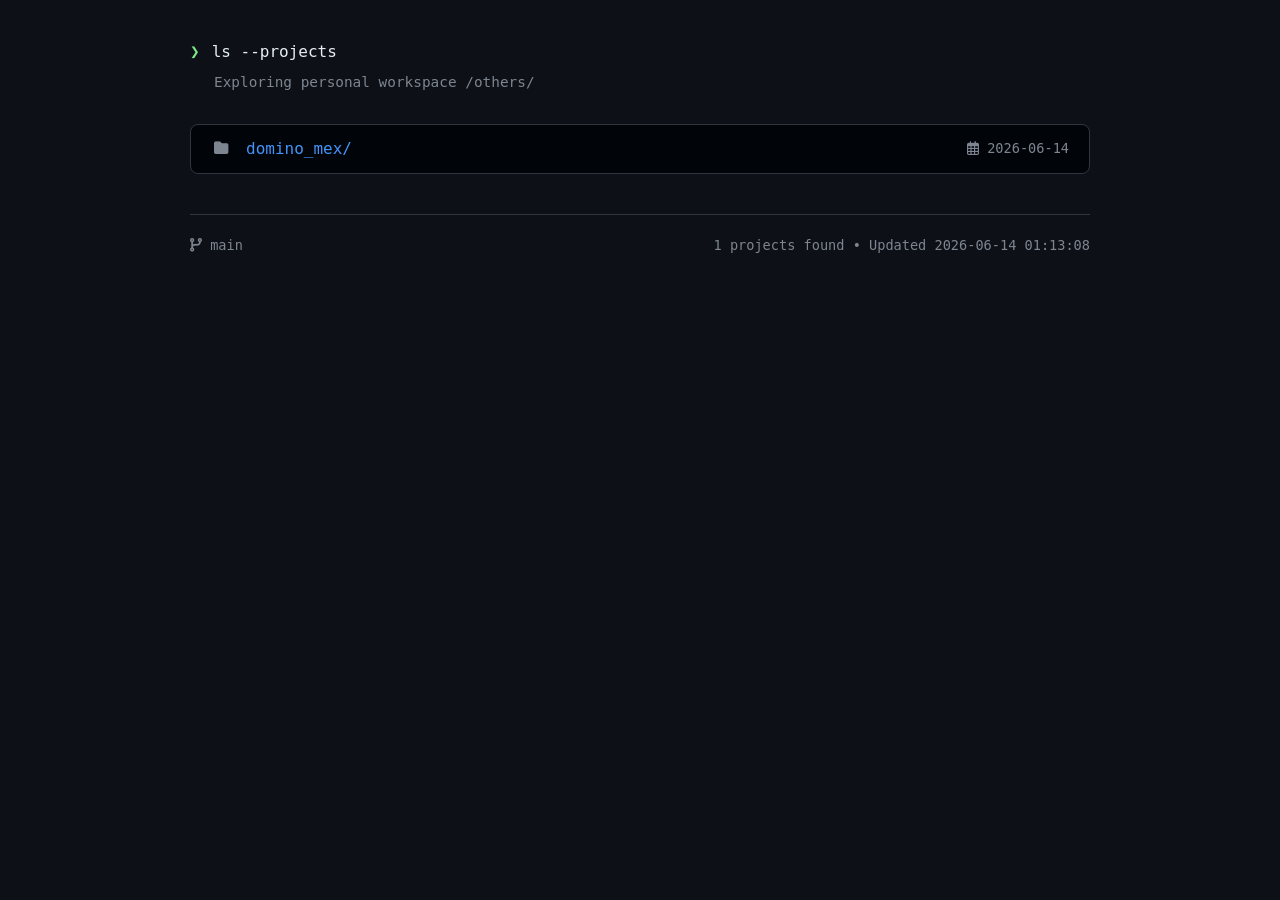
==== commit 1550ca50: "chore: update index and sync state" ====
--- a/index.html
+++ b/index.html
@@ -151,7 +151,7 @@
 
         <div class="footer">
             <span><i class="fas fa-code-branch"></i> main</span>
-            <span>1 projects found • Updated 2026-06-14 00:47:52</span>
+            <span>1 projects found • Updated 2026-06-14 01:13:08</span>
         </div>
     </div>
 </body>
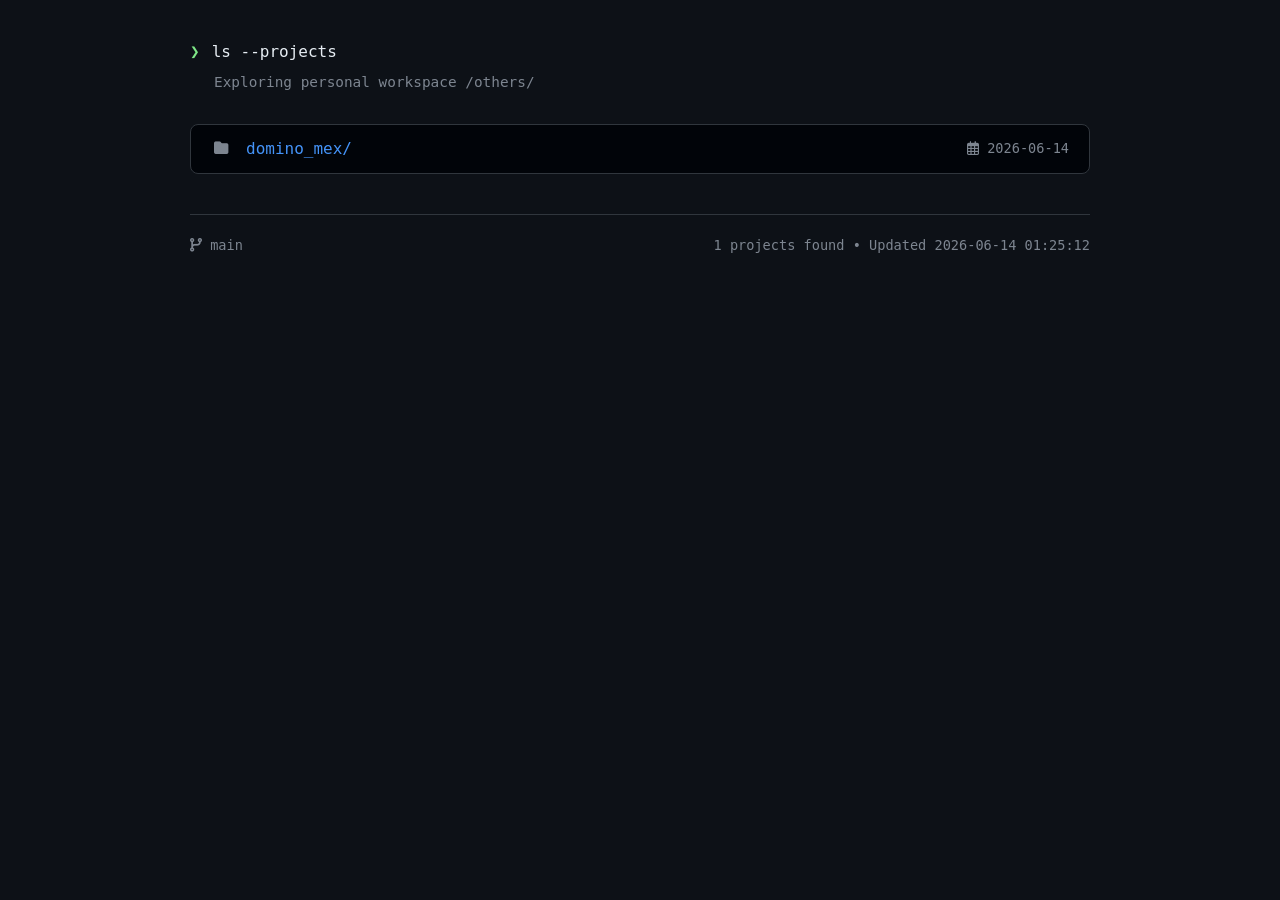
==== commit ec1179c6: "chore: update index" ====
--- a/index.html
+++ b/index.html
@@ -151,7 +151,7 @@
 
         <div class="footer">
             <span><i class="fas fa-code-branch"></i> main</span>
-            <span>1 projects found • Updated 2026-06-14 01:13:08</span>
+            <span>1 projects found • Updated 2026-06-14 01:25:12</span>
         </div>
     </div>
 </body>
